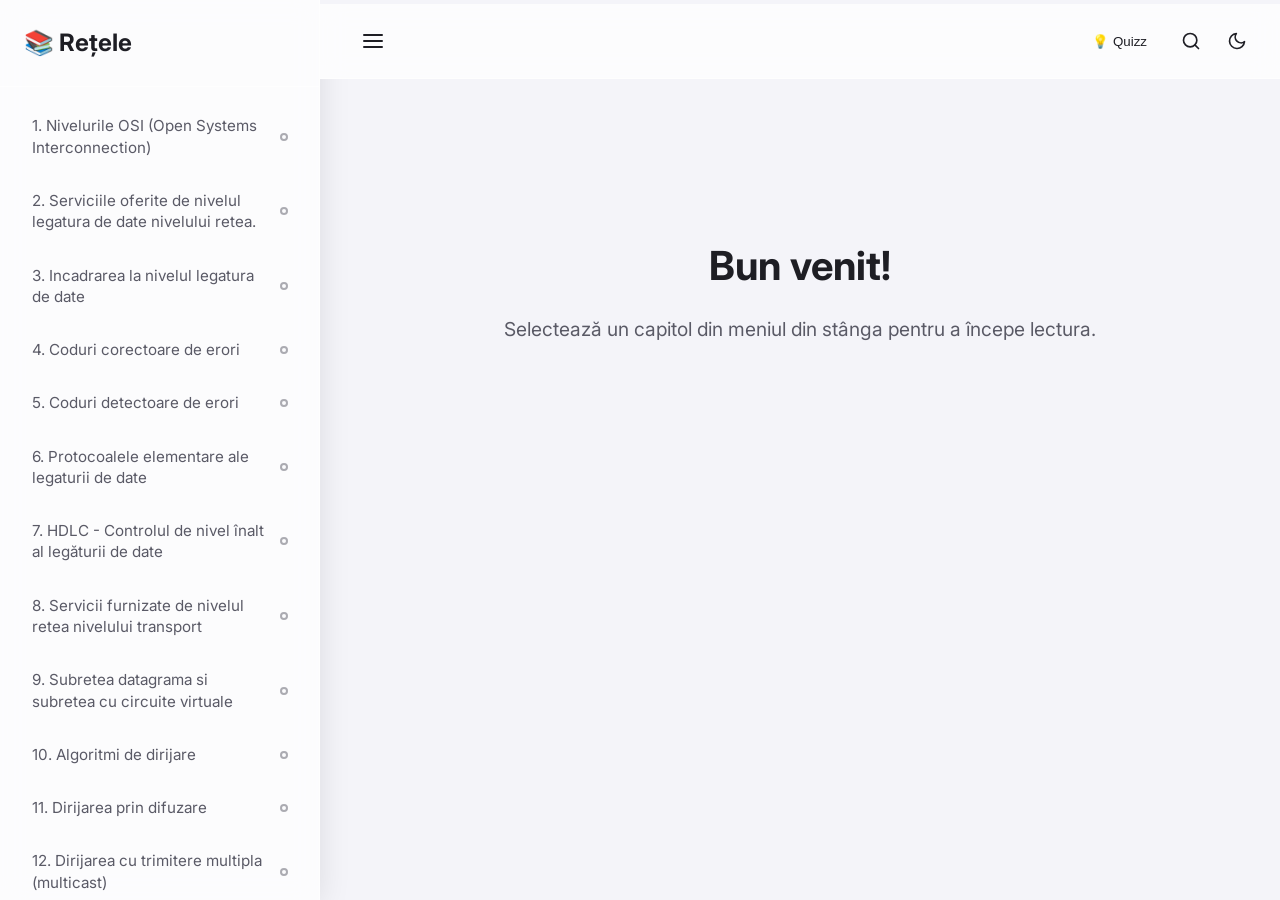
==== index.html @ f7f899af "feat: complete PCOM Quizz application with Docker & Flask backend" ====
<!DOCTYPE html>
<html lang="ro">
<head>
    <meta charset="UTF-8">
    <meta name="viewport" content="width=device-width, initial-scale=1.0">
    <title>Rețele de Calculatoare - Cititor</title>
    <link href="https://fonts.googleapis.com/css2?family=Inter:wght@400;500;600;700&display=swap" rel="stylesheet">
    <link rel="stylesheet" href="style.css">
</head>
<body>
    <div id="app" class="app-container">
        <aside id="sidebar" class="sidebar">
            <div class="sidebar-header">
                <h1>📚 Rețele</h1>
            </div>
            <nav id="chapter-list" class="chapter-list">
                <!-- Chapters will be injected here -->
            </nav>
        </aside>
        
        <main id="main-content" class="main-content">
            <div class="top-bar-container">
                <div id="progress-container">
                    <div id="reading-progress"></div>
                </div>
                <div class="top-bar">
                    <button id="toggle-sidebar" class="icon-button" aria-label="Afișează/Ascunde meniul" title="Ascunde capitolele">
                        <svg xmlns="http://www.w3.org/2000/svg" width="24" height="24" viewBox="0 0 24 24" fill="none" stroke="currentColor" stroke-width="2" stroke-linecap="round" stroke-linejoin="round" class="feather feather-menu"><line x1="3" y1="12" x2="21" y2="12"></line><line x1="3" y1="6" x2="21" y2="6"></line><line x1="3" y1="18" x2="21" y2="18"></line></svg>
                    </button>
                    <div class="top-actions">
                        <button id="quizz-btn" class="icon-button" title="Examen Oral (Quizz)">
                            💡 Quizz
                        </button>
                        <button id="search-btn" class="icon-button" aria-label="Căutare" title="Caută în carte">
                            <svg xmlns="http://www.w3.org/2000/svg" width="20" height="20" viewBox="0 0 24 24" fill="none" stroke="currentColor" stroke-width="2" stroke-linecap="round" stroke-linejoin="round"><circle cx="11" cy="11" r="8"></circle><line x1="21" y1="21" x2="16.65" y2="16.65"></line></svg>
                        </button>
                    </div>
                    <button id="theme-toggle" class="icon-button" aria-label="Comută tema" title="Schimbă tema (Light/Dark)">
                        <svg id="moon-icon" xmlns="http://www.w3.org/2000/svg" width="20" height="20" viewBox="0 0 24 24" fill="none" stroke="currentColor" stroke-width="2" stroke-linecap="round" stroke-linejoin="round" class="feather feather-moon"><path d="M21 12.79A9 9 0 1 1 11.21 3 7 7 0 0 0 21 12.79z"></path></svg>
                        <svg id="sun-icon" xmlns="http://www.w3.org/2000/svg" width="20" height="20" viewBox="0 0 24 24" fill="none" stroke="currentColor" stroke-width="2" stroke-linecap="round" stroke-linejoin="round" class="feather feather-sun hidden"><circle cx="12" cy="12" r="5"></circle><line x1="12" y1="1" x2="12" y2="3"></line><line x1="12" y1="21" x2="12" y2="23"></line><line x1="4.22" y1="4.22" x2="5.64" y2="5.64"></line><line x1="18.36" y1="18.36" x2="19.78" y2="19.78"></line><line x1="1" y1="12" x2="3" y2="12"></line><line x1="21" y1="12" x2="23" y2="12"></line><line x1="4.22" y1="19.78" x2="5.64" y2="18.36"></line><line x1="18.36" y1="5.64" x2="19.78" y2="4.22"></line></svg>
                    </button>
                </div>
            </div>

            <div class="content-wrapper">
                <div id="welcome-view" class="view active">
                    <h2>Bun venit!</h2>
                    <p>Selectează un capitol din meniul din stânga pentru a începe lectura.</p>
                </div>
                
                <div id="search-view" class="view hidden">
                    <h2 class="search-title">Caută în carte</h2>
                    <div class="search-input-container">
                        <input type="text" id="search-input" placeholder="Introdu un cuvânt cheie (ex: UDP, ruter, protocol)..." autocomplete="off">
                    </div>
                    <div id="search-results" class="search-results">
                        <!-- Search results will be injected here -->
                    </div>
                </div>

                <article id="reader-view" class="view hidden">
                    <div class="chapter-meta">
                        <span id="read-time">⏱️ Timp estimat: 1 min</span>
                    </div>
                    <h1 id="reader-title">Titlu Capitol</h1>
                    <div id="reader-body">
                        <!-- Content goes here -->
                    </div>
                    <div class="chapter-actions">
                        <button id="mark-read-btn" class="action-btn unread-style">
                            <span class="btn-icon">⭕</span> 
                            <span class="btn-text">Marchează ca citit</span>
                        </button>
                    </div>
                    <div class="chapter-navigation">
                        <button id="prev-chapter-btn" class="nav-btn">
                            <svg xmlns="http://www.w3.org/2000/svg" width="20" height="20" viewBox="0 0 24 24" fill="none" stroke="currentColor" stroke-width="2" stroke-linecap="round" stroke-linejoin="round"><line x1="19" y1="12" x2="5" y2="12"></line><polyline points="12 19 5 12 12 5"></polyline></svg>
                            Capitolul Anterior
                        </button>
                        <button id="next-chapter-btn" class="nav-btn">
                            Capitolul Următor
                            <svg xmlns="http://www.w3.org/2000/svg" width="20" height="20" viewBox="0 0 24 24" fill="none" stroke="currentColor" stroke-width="2" stroke-linecap="round" stroke-linejoin="round"><line x1="5" y1="12" x2="19" y2="12"></line><polyline points="12 5 19 12 12 19"></polyline></svg>
                        </button>
                    </div>
                </article>

                <!-- Quizz View -->
                <article id="quizz-view" class="view hidden">
                    <div class="quizz-container">
                        <div class="quizz-header">
                            <h2 id="quizz-title">Pregătire Examen Oral</h2>
                            <div style="display: flex; gap: 8px; margin-left: auto; margin-right: 16px;">
                                <button id="open-overview-btn" class="nav-btn" title="Harta Întrebărilor">
                                    <span class="btn-icon">🗺️</span>
                                    <span class="btn-text">Harta</span>
                                </button>
                                <button id="add-quizz-btn" class="nav-btn" title="Adaugă Întrebare">
                                    <span class="btn-icon">➕</span>
                                    <span class="btn-text">Adaugă</span>
                                </button>
                            </div>
                            <span id="quizz-progress">Întrebarea 1/10</span>
                        </div>
                        <div class="quizz-card">
                            <p id="quizz-question" class="quizz-question-text">Întrebarea se încarcă...</p>
                            <div id="quizz-options" class="quizz-options">
                                <!-- Opțiunile vor fi injectate aici -->
                            </div>
                        </div>
                        <div id="quizz-feedback" class="quizz-feedback hidden">
                            <p id="quizz-explanation">Explicație</p>
                            <button id="quizz-goto-chapter" class="action-btn">🔍 Recitește în Capitol</button>
                        </div>
                        <div class="quizz-footer" style="display: flex; gap: 16px; justify-content: space-between;">
                            <button id="quizz-prev-btn" class="nav-btn hidden">⬅️ Anterioara</button>
                            <button id="quizz-next-btn" class="nav-btn primary hidden" style="margin-left:auto;">Următoarea Întrebare ➡️</button>
                        </div>
                    </div>
                </article>
            </div>
        </main>
    </div>

    <script src="chapters.js" defer></script>
    <script src="quizzes.js" defer></script>
    <script src="script.js" defer></script>

    <!-- Add Quizz Modal -->
    <div id="add-quizz-modal" class="modal hidden">
        <div class="modal-content">
            <span class="close-modal">&times;</span>
            <h2>Adaugă o Întrebare Nouă</h2>
            <div class="form-group">
                <label>Întrebarea:</label>
                <textarea id="custom-q-text" rows="3" placeholder="Scrie întrebarea aici..."></textarea>
            </div>
            <div class="form-group">
                <label>Opțiuni (selectează corectă din stânga):</label>
                <div class="option-input-row"><input type="radio" name="correct-opt" value="0" checked> <input type="text" id="opt-0" placeholder="Opțiunea 1"></div>
                <div class="option-input-row"><input type="radio" name="correct-opt" value="1"> <input type="text" id="opt-1" placeholder="Opțiunea 2"></div>
                <div class="option-input-row"><input type="radio" name="correct-opt" value="2"> <input type="text" id="opt-2" placeholder="Opțiunea 3"></div>
                <div class="option-input-row"><input type="radio" name="correct-opt" value="3"> <input type="text" id="opt-3" placeholder="Opțiunea 4"></div>
            </div>
            <div class="form-group">
                <label>Explicație Răspuns (opțional):</label>
                <textarea id="custom-q-expl" rows="2" placeholder="De ce este corect răspunsul..."></textarea>
            </div>
            <button id="save-custom-quizz-btn" class="primary-btn" style="width: 100%; margin-top: 8px;">Salvează Întrebarea</button>

            <div style="margin-top: 24px; padding-top: 16px; border-top: 1px solid var(--surface-border);">
                <h3 style="margin-bottom: 8px; font-size: 1rem;">Sau importă mai multe din fișier (JSON)</h3>
                <input type="file" id="import-json-file" accept=".json" style="margin-bottom: 8px; width: 100%; color: var(--text-primary);">
                <button id="import-json-btn" class="action-btn" style="width: 100%;">Încarcă JSON</button>
                <p style="font-size: 0.8rem; color: var(--text-secondary); margin-top: 8px;">
                    Format aşteptat: <br><code style="background: rgba(0,0,0,0.1); padding: 4px; border-radius: 4px; display: block; margin-top: 4px;">[{"question": "Q", "options": ["A", "B", "C", "D"], "correctIndex": 0, "explanation": "Explicație"}]</code>
                </p>
            </div>
        </div>
    </div>

    <!-- Overview Modal -->
    <div id="overview-modal" class="modal hidden">
        <div class="modal-content" style="max-width: 600px;">
            <span class="close-modal" id="close-overview-modal">&times;</span>
            <h2 style="margin-bottom: 16px;">Harta Întrebărilor</h2>
            <div id="quizz-overview" class="quizz-overview" style="max-height: 50vh; margin-bottom: 0;">
                <!-- Grid-ul va fi generat automat aici -->
            </div>
        </div>
    </div>
</body>
</html>
---- style.css ----
:root {
    --bg-color: #f4f4f9;
    --surface-color: rgba(255, 255, 255, 0.7);
    --surface-border: rgba(255, 255, 255, 0.5);
    --text-primary: #1e1e24;
    --text-secondary: #5a5a66;
    --accent-color: #6366f1;
    --accent-hover: #4f46e5;
    --success-color: #10b981;
    --sidebar-width: 320px;
    --shadow: 0 4px 30px rgba(0, 0, 0, 0.1);
    --blur: blur(12px);
    --transition-speed: 0.3s;
}

[data-theme="dark"] {
    --bg-color: #0f172a;
    --surface-color: rgba(30, 41, 59, 0.7);
    --surface-border: rgba(255, 255, 255, 0.05);
    --text-primary: #f8fafc;
    --text-secondary: #94a3b8;
    --accent-color: #818cf8;
    --accent-hover: #6366f1;
    --success-color: #10b981;
    --shadow: 0 4px 30px rgba(0, 0, 0, 0.3);
}

* {
    margin: 0;
    padding: 0;
    box-sizing: border-box;
}

body {
    font-family: 'Inter', system-ui, -apple-system, sans-serif;
    background-color: var(--bg-color);
    color: var(--text-primary);
    line-height: 1.6;
    transition: background-color var(--transition-speed) ease, color var(--transition-speed) ease;
    overflow: hidden;
}

.app-container {
    display: flex;
    height: 100vh;
    width: 100vw;
}

/* Sidebar */
.sidebar {
    width: var(--sidebar-width);
    background: var(--surface-color);
    backdrop-filter: var(--blur);
    -webkit-backdrop-filter: var(--blur);
    border-right: 1px solid var(--surface-border);
    display: flex;
    flex-direction: column;
    box-shadow: var(--shadow);
    z-index: 10;
    transition: width var(--transition-speed) cubic-bezier(0.4, 0, 0.2, 1), transform var(--transition-speed) cubic-bezier(0.4, 0, 0.2, 1);
    overflow: hidden;
}

.sidebar.collapsed {
    width: 0;
    border-right: none;
    box-shadow: none;
}

.top-actions {
    display: flex;
    gap: 8px;
    margin-left: auto;
}

.search-header {
    padding: 24px;
    display: flex;
    justify-content: space-between;
    align-items: center;
    border-bottom: 1px solid var(--surface-border);
}

.sidebar-header {
    padding: 24px;
    display: flex;
    justify-content: space-between;
    align-items: center;
    border-bottom: 1px solid var(--surface-border);
    min-width: var(--sidebar-width);
}

.sidebar-header h1 {
    font-size: 1.5rem;
    font-weight: 700;
    color: var(--text-primary);
}

.chapter-list {
    flex: 1;
    overflow-y: auto;
    padding: 16px;
    display: flex;
    flex-direction: column;
    gap: 8px;
    min-width: var(--sidebar-width);
}

.chapter-item {
    background: transparent;
    border: none;
    text-align: left;
    padding: 12px 16px;
    border-radius: 8px;
    font-size: 0.95rem;
    color: var(--text-secondary);
    cursor: pointer;
    transition: all 0.2s ease;
    font-family: inherit;
    line-height: 1.4;
    display: flex;
    justify-content: space-between;
    align-items: center;
    position: relative;
}

.chapter-item:hover {
    background: rgba(128, 128, 128, 0.05);
    color: var(--text-primary);
    transform: translateX(4px);
}

.chapter-item.active {
    background: var(--accent-color);
    color: white;
    font-weight: 500;
    box-shadow: 0 4px 12px rgba(99, 102, 241, 0.3);
}

/* Sidebar item status indicator */
.status-indicator {
    width: 8px;
    height: 8px;
    border-radius: 50%;
    background: transparent;
    border: 2px solid var(--text-secondary);
    opacity: 0.5;
    flex-shrink: 0;
    margin-left: 12px;
    transition: all 0.3s ease;
}

.chapter-item.read .status-indicator {
    background: var(--success-color);
    border-color: var(--success-color);
    opacity: 1;
    box-shadow: 0 0 8px rgba(16, 185, 129, 0.5);
}
.chapter-item.active .status-indicator {
    border-color: white;
}
.chapter-item.active.read .status-indicator {
    background: white;
}

/* Main Content */
.main-content {
    flex: 1;
    overflow-y: auto;
    display: flex;
    flex-direction: column;
    scroll-behavior: smooth;
    position: relative;
}

.top-bar-container {
    position: sticky;
    top: 0;
    z-index: 20;
    background: var(--bg-color); 
    transition: background-color var(--transition-speed) ease;
}

#progress-container {
    width: 100%;
    height: 4px;
    background: transparent;
}

#reading-progress {
    height: 100%;
    background: var(--accent-color);
    width: 0%;
    transition: width 0.1s ease;
}

.top-bar {
    display: flex;
    justify-content: space-between;
    align-items: center;
    padding: 16px 24px;
    background: var(--surface-color);
    backdrop-filter: var(--blur);
    -webkit-backdrop-filter: var(--blur);
    border-bottom: 1px solid var(--surface-border);
}

.spacer {
    flex-grow: 1;
}

.icon-button {
    background: transparent;
    border: 1px solid transparent;
    color: var(--text-primary);
    cursor: pointer;
    padding: 8px;
    margin-left: 8px;
    border-radius: 50%;
    display: flex;
    align-items: center;
    justify-content: center;
    transition: all 0.2s ease;
}

.icon-button:hover {
    background-color: var(--surface-color);
    border-color: var(--surface-border);
    transform: scale(1.05);
    box-shadow: var(--shadow);
}

.hidden {
    display: none !important;
}

.content-wrapper {
    flex: 1;
    max-width: 800px;
    margin: 0 auto;
    padding: 20px 40px 60px;
    width: 100%;
}

.view {
    opacity: 0;
    transform: translateY(20px);
    transition: opacity 0.4s ease, transform 0.4s ease;
    display: none;
}

.view.active {
    opacity: 1;
    transform: translateY(0);
    display: block;
}

#welcome-view {
    text-align: center;
    margin-top: 15vh;
}

#welcome-view h2 {
    font-size: 2.5rem;
    margin-bottom: 16px;
    color: var(--text-primary);
}

#welcome-view p {
    font-size: 1.2rem;
    color: var(--text-secondary);
}

/* Search View */
.search-title {
    font-size: 2rem;
    margin-bottom: 24px;
}

.search-input-container {
    margin-bottom: 32px;
}

#search-input {
    width: 100%;
    padding: 16px 24px;
    font-size: 1.2rem;
    border-radius: 12px;
    border: 2px solid var(--surface-border);
    background: var(--surface-color);
    color: var(--text-primary);
    box-shadow: var(--shadow);
    transition: all 0.3s ease;
    font-family: inherit;
    outline: none;
}

#search-input:focus {
    border-color: var(--accent-color);
    box-shadow: 0 4px 20px rgba(99, 102, 241, 0.2);
}

.search-results {
    display: flex;
    flex-direction: column;
    gap: 16px;
}

.search-result-item {
    background: var(--surface-color);
    border: 1px solid var(--surface-border);
    padding: 20px;
    border-radius: 12px;
    cursor: pointer;
    transition: transform 0.2s ease, box-shadow 0.2s ease;
}

.search-result-item:hover {
    transform: translateY(-2px);
    box-shadow: var(--shadow);
    border-color: var(--accent-color);
}

.search-result-title {
    font-size: 1.2rem;
    font-weight: 600;
    color: var(--accent-color);
    margin-bottom: 8px;
}

.search-result-preview {
    font-size: 0.95rem;
    color: var(--text-secondary);
    line-height: 1.5;
}

.highlight {
    background-color: rgba(250, 204, 21, 0.3);
    color: #eab308;
    font-weight: bold;
    padding: 0 2px;
    border-radius: 2px;
}

/* Reader View */
.chapter-meta {
    font-size: 0.9rem;
    color: var(--text-secondary);
    margin-bottom: 8px;
}

#reader-title {
    font-size: 2.5rem;
    margin-bottom: 32px;
    color: var(--text-primary);
    font-weight: 700;
    line-height: 1.2;
}

#reader-body {
    font-size: 1.15rem;
    color: var(--text-primary);
    line-height: 1.8;
}

#reader-body p {
    margin-bottom: 1.5em;
    text-align: justify;
}

#reader-body .list-item {
    margin-bottom: 0.8em;
    padding-left: 3em;
    text-indent: -1em;
    position: relative;
}

#reader-body .image-container {
    margin: 2em 0;
    text-align: center;
}

#reader-body img {
    max-width: 100%;
    height: auto;
    border-radius: 8px;
    box-shadow: var(--shadow);
}

/* Buttons */
.chapter-actions {
    margin-top: 50px;
    display: flex;
    justify-content: center;
}

.action-btn {
    background: transparent;
    border: 2px solid var(--accent-color);
    color: var(--accent-color);
    padding: 14px 28px;
    border-radius: 30px;
    font-size: 1.1rem;
    font-weight: 600;
    cursor: pointer;
    transition: all 0.3s cubic-bezier(0.4, 0, 0.2, 1);
    display: flex;
    align-items: center;
    gap: 8px;
}

.action-btn:hover {
    background: rgba(99, 102, 241, 0.1);
    transform: translateY(-2px);
    box-shadow: 0 4px 15px rgba(99, 102, 241, 0.2);
}

.action-btn.active {
    background: var(--success-color);
    border-color: var(--success-color);
    color: white;
}

.action-btn.active:hover {
    background: #059669;
    border-color: #059669;
    box-shadow: 0 4px 15px rgba(16, 185, 129, 0.3);
}

.chapter-navigation {
    margin-top: 50px;
    display: flex;
    justify-content: space-between;
    border-top: 1px solid var(--surface-border);
    padding-top: 30px;
}

.nav-btn {
    background: var(--surface-color);
    border: 1px solid var(--surface-border);
    color: var(--text-primary);
    padding: 14px 24px;
    border-radius: 12px;
    cursor: pointer;
    transition: all 0.2s ease;
    font-weight: 500;
    display: flex;
    align-items: center;
    gap: 12px;
    box-shadow: var(--shadow);
}

.nav-btn:hover:not(:disabled) {
    background: var(--accent-hover);
    color: white;
    border-color: var(--accent-hover);
    transform: translateY(-2px);
}

.nav-btn:disabled {
    opacity: 0.4;
    cursor: not-allowed;
    box-shadow: none;
}

/* Scrollbar */
::-webkit-scrollbar {
    width: 8px;
}

::-webkit-scrollbar-track {
    background: transparent;
}

::-webkit-scrollbar-thumb {
    background: rgba(128, 128, 128, 0.3);
    border-radius: 4px;
}

::-webkit-scrollbar-thumb:hover {
    background: rgba(128, 128, 128, 0.5);
}

@media (max-width: 768px) {
    .app-container {
        flex-direction: column;
    }
    .sidebar {
        width: 100%;
        height: 100vh;
        position: fixed;
        z-index: 100;
        left: 0;
        top: 0;
        transition: transform var(--transition-speed) ease;
    }
    .sidebar.collapsed {
        transform: translateX(-100%);
        width: 100%;
        border-right: none;
    }
    .content-wrapper {
        padding: 20px 20px 40px;
    }
    
    .chapter-navigation {
        flex-direction: column;
        gap: 16px;
    }
    .nav-btn {
        width: 100%;
        justify-content: center;
    }
}

/* Quizz View */
.quizz-container {
    max-width: 800px;
    margin: 0 auto;
    padding: 20px;
}

.quizz-header { display: flex; justify-content: space-between; align-items: center; margin-bottom: 16px; border-bottom: 1px solid var(--surface-border); padding-bottom: 16px; flex-wrap: wrap; gap: 12px; }

.quizz-overview {
    display: grid;
    grid-template-columns: repeat(auto-fill, minmax(36px, 1fr));
    gap: 8px;
    margin-bottom: 24px;
    padding: 12px;
    background: var(--surface-color);
    border-radius: 8px;
    border: 1px solid var(--surface-border);
    max-height: 150px;
    overflow-y: auto;
}

.overview-btn {
    width: 100%; aspect-ratio: 1;
    border: 1px solid var(--surface-border);
    border-radius: 4px;
    background: var(--bg-color);
    color: var(--text-secondary);
    font-size: 0.9rem; font-weight: 500;
    cursor: pointer;
    transition: all 0.2s ease;
    display: flex; align-items: center; justify-content: center;
}

.overview-btn:hover { border-color: var(--accent-color); color: var(--accent-color); }
.overview-btn.active { background: var(--accent-color); color: white; border-color: var(--accent-color); }
.overview-btn.answered-correct { background: var(--success-color); color: white; border-color: var(--success-color); }
.overview-btn.answered-wrong { background: #ef4444; color: white; border-color: #ef4444; }

.quizz-card {
    background: var(--surface-color);
    border: 1px solid var(--surface-border);
    border-radius: 12px;
    padding: 24px;
    box-shadow: var(--shadow);
    margin-bottom: 24px;
}

.quizz-question-text {
    font-size: 1.25rem;
    font-weight: 600;
    margin-bottom: 24px;
    color: var(--text-primary);
}

.quizz-options {
    display: flex;
    flex-direction: column;
    gap: 12px;
}

.quizz-option {
    padding: 16px;
    background: var(--bg-color);
    border: 2px solid var(--surface-border);
    border-radius: 8px;
    cursor: pointer;
    font-size: 1rem;
    color: var(--text-primary);
    transition: all 0.2s;
    text-align: left;
}

.quizz-option:hover:not(:disabled) {
    border-color: var(--accent-color);
    background: rgba(99, 102, 241, 0.05);
}

.quizz-option.correct {
    background: rgba(34, 197, 94, 0.1);
    border-color: #22c55e;
    color: #166534;
}

[data-theme="dark"] .quizz-option.correct {
    color: #4ade80;
}

.quizz-option.wrong {
    background: rgba(239, 68, 68, 0.1);
    border-color: #ef4444;
    color: #991b1b;
}

[data-theme="dark"] .quizz-option.wrong {
    color: #f87171;
}

.quizz-option:disabled {
    cursor: default;
}

.quizz-feedback {
    background: rgba(99, 102, 241, 0.1);
    border-left: 4px solid var(--accent-color);
    padding: 16px;
    border-radius: 4px 8px 8px 4px;
    margin-bottom: 24px;
    animation: fadeIn 0.3s ease;
}

.quizz-footer {
    display: flex;
    justify-content: flex-end;
}

/* Add Quizz Modal */
.modal {
    position: fixed; top: 0; left: 0; width: 100%; height: 100%;
    background: rgba(0,0,0,0.6);
    display: flex; justify-content: center; align-items: center;
    z-index: 1000;
}
.modal.hidden { display: none; }
.modal-content {
    background: var(--bg-color);
    padding: 32px;
    border-radius: 16px;
    width: 90%; max-width: 500px;
    box-shadow: var(--shadow);
    border: 1px solid var(--surface-border);
    position: relative;
    max-height: 90vh;
    overflow-y: auto;
}
.close-modal {
    position: absolute; right: 16px; top: 16px;
    font-size: 28px; cursor: pointer; color: var(--text-secondary);
    transition: color 0.2s;
}
.close-modal:hover { color: var(--accent-color); }
.form-group { margin-bottom: 20px; }
.form-group label { display: block; margin-bottom: 8px; font-weight: 600; font-size: 0.9rem; }
.form-group textarea, .form-group input[type="text"] {
    width: 100%; padding: 12px; border: 1px solid var(--surface-border);
    border-radius: 8px; background: var(--surface-color); color: var(--text-primary);
    font-family: inherit; transition: border-color 0.2s, box-shadow 0.2s;
}
.form-group textarea:focus, .form-group input[type="text"]:focus {
    outline: none; border-color: var(--accent-color);
    box-shadow: 0 0 0 3px rgba(99, 102, 241, 0.2);
}
.option-input-row { display: flex; align-items: center; gap: 8px; margin-bottom: 8px; }
.option-input-row input[type="radio"] { cursor: pointer; width: 18px; height: 18px; }

.highlight { background-color: var(--accent-light); color: var(--accent-color); font-weight: bold; border-radius: 4px; padding: 0 4px; }
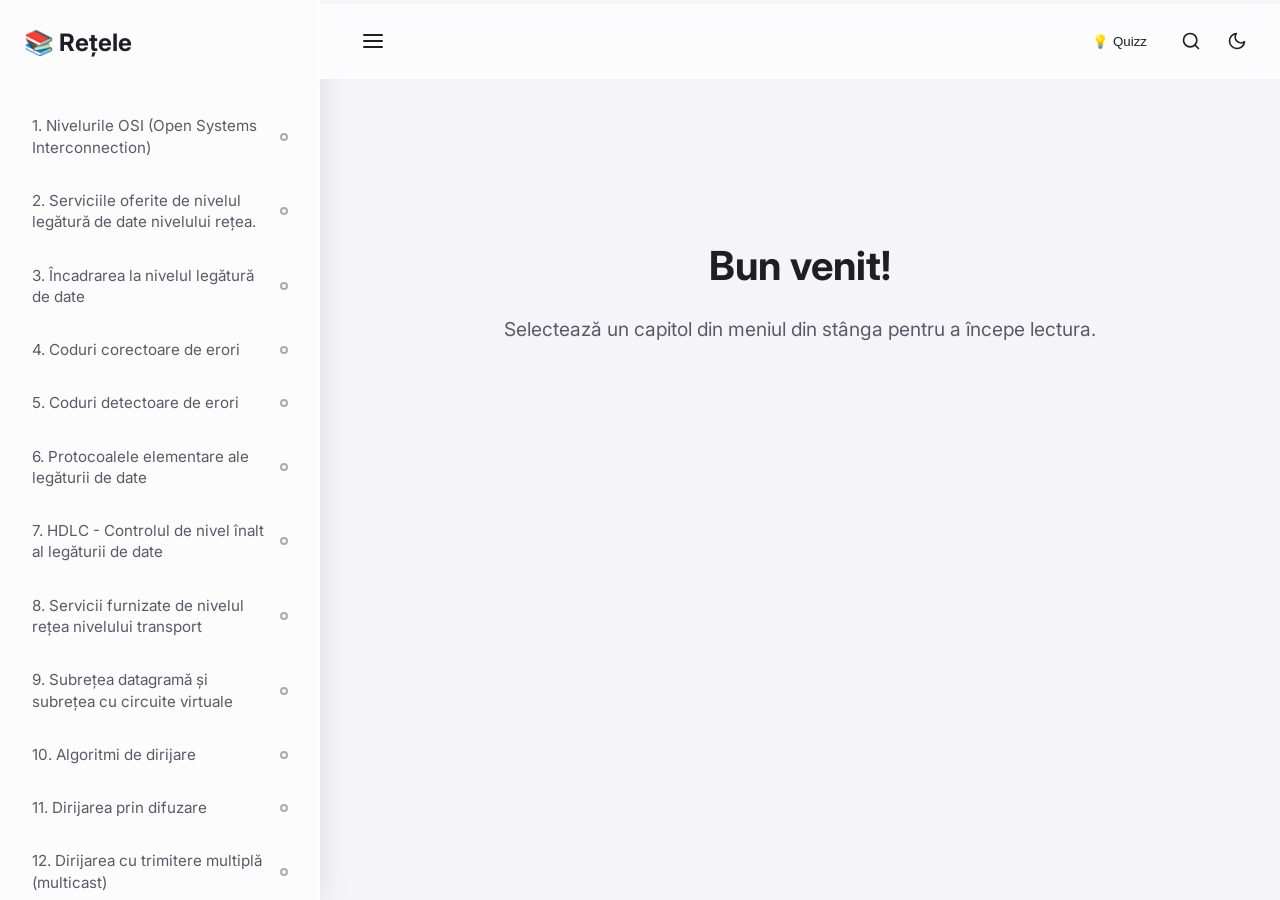
==== commit c7f48085: "fix: comprehensive manual diacritics correction" ====
--- a/index.html
+++ b/index.html
@@ -71,7 +71,12 @@
                             <span class="btn-icon">⭕</span> 
                             <span class="btn-text">Marchează ca citit</span>
                         </button>
+                        <button id="tts-btn" class="action-btn" title="Ascultă capitolul audio" style="margin-left: 12px;">
+                            <span class="btn-icon">🔊</span> 
+                            <span class="btn-text">Ascultă Audio</span>
+                        </button>
                     </div>
+                    <audio id="tts-audio" class="hidden" controls style="width: 100%; margin-top: 16px; border-radius: 8px;"></audio>
                     <div class="chapter-navigation">
                         <button id="prev-chapter-btn" class="nav-btn">
                             <svg xmlns="http://www.w3.org/2000/svg" width="20" height="20" viewBox="0 0 24 24" fill="none" stroke="currentColor" stroke-width="2" stroke-linecap="round" stroke-linejoin="round"><line x1="19" y1="12" x2="5" y2="12"></line><polyline points="12 19 5 12 12 5"></polyline></svg>
@@ -112,7 +117,7 @@
                             <button id="quizz-goto-chapter" class="action-btn">🔍 Recitește în Capitol</button>
                         </div>
                         <div class="quizz-footer" style="display: flex; gap: 16px; justify-content: space-between;">
-                            <button id="quizz-prev-btn" class="nav-btn hidden">⬅️ Anterioara</button>
+                            <button id="quizz-prev-btn" class="nav-btn hidden">⬅️ Anterioară</button>
                             <button id="quizz-next-btn" class="nav-btn primary hidden" style="margin-left:auto;">Următoarea Întrebare ➡️</button>
                         </div>
                     </div>
@@ -152,7 +157,7 @@
                 <input type="file" id="import-json-file" accept=".json" style="margin-bottom: 8px; width: 100%; color: var(--text-primary);">
                 <button id="import-json-btn" class="action-btn" style="width: 100%;">Încarcă JSON</button>
                 <p style="font-size: 0.8rem; color: var(--text-secondary); margin-top: 8px;">
-                    Format aşteptat: <br><code style="background: rgba(0,0,0,0.1); padding: 4px; border-radius: 4px; display: block; margin-top: 4px;">[{"question": "Q", "options": ["A", "B", "C", "D"], "correctIndex": 0, "explanation": "Explicație"}]</code>
+                    Format așteptat: <br><code style="background: rgba(0,0,0,0.1); padding: 4px; border-radius: 4px; display: block; margin-top: 4px;">[{"question": "Q", "options": ["A", "B", "C", "D"], "correctIndex": 0, "explanation": "Explicație"}]</code>
                 </p>
             </div>
         </div>
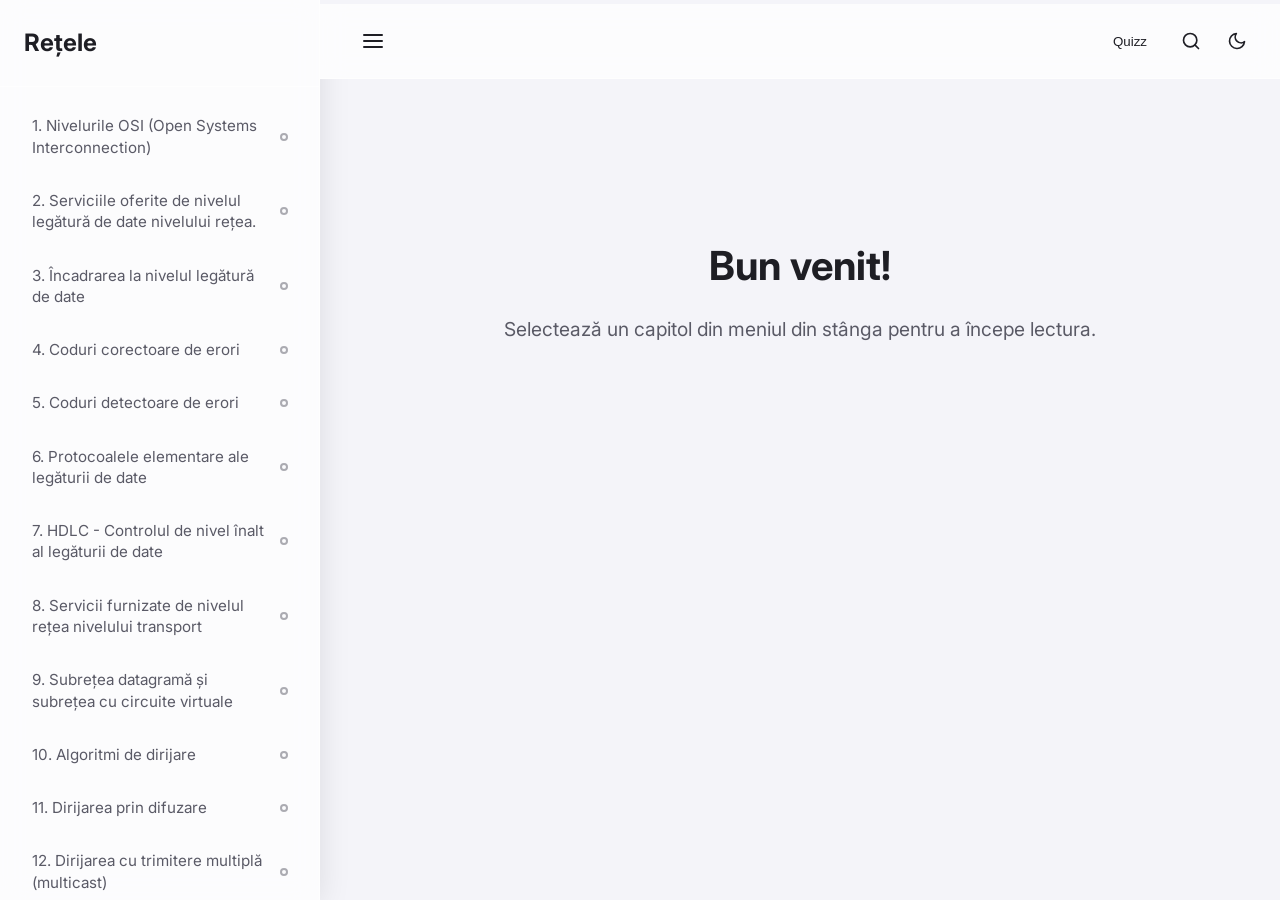
==== commit b2716665: "feat: improved TTS panel – draggable, seek bar, no emojis, no stop button" ====
--- a/index.html
+++ b/index.html
@@ -4,6 +4,7 @@
     <meta charset="UTF-8">
     <meta name="viewport" content="width=device-width, initial-scale=1.0">
     <title>Rețele de Calculatoare - Cititor</title>
+    <meta name="description" content="Cititor interactiv pentru cursul de Rețele de Calculatoare (PCOM). Capitole, quiz-uri și ascultare audio.">
     <link href="https://fonts.googleapis.com/css2?family=Inter:wght@400;500;600;700&display=swap" rel="stylesheet">
     <link rel="stylesheet" href="style.css">
 </head>
@@ -11,7 +12,7 @@
     <div id="app" class="app-container">
         <aside id="sidebar" class="sidebar">
             <div class="sidebar-header">
-                <h1>📚 Rețele</h1>
+                <h1>Rețele</h1>
             </div>
             <nav id="chapter-list" class="chapter-list">
                 <!-- Chapters will be injected here -->
@@ -25,19 +26,17 @@
                 </div>
                 <div class="top-bar">
                     <button id="toggle-sidebar" class="icon-button" aria-label="Afișează/Ascunde meniul" title="Ascunde capitolele">
-                        <svg xmlns="http://www.w3.org/2000/svg" width="24" height="24" viewBox="0 0 24 24" fill="none" stroke="currentColor" stroke-width="2" stroke-linecap="round" stroke-linejoin="round" class="feather feather-menu"><line x1="3" y1="12" x2="21" y2="12"></line><line x1="3" y1="6" x2="21" y2="6"></line><line x1="3" y1="18" x2="21" y2="18"></line></svg>
+                        <svg xmlns="http://www.w3.org/2000/svg" width="24" height="24" viewBox="0 0 24 24" fill="none" stroke="currentColor" stroke-width="2" stroke-linecap="round" stroke-linejoin="round"><line x1="3" y1="12" x2="21" y2="12"></line><line x1="3" y1="6" x2="21" y2="6"></line><line x1="3" y1="18" x2="21" y2="18"></line></svg>
                     </button>
                     <div class="top-actions">
-                        <button id="quizz-btn" class="icon-button" title="Examen Oral (Quizz)">
-                            💡 Quizz
-                        </button>
+                        <button id="quizz-btn" class="icon-button" title="Examen Oral (Quizz)">Quizz</button>
                         <button id="search-btn" class="icon-button" aria-label="Căutare" title="Caută în carte">
                             <svg xmlns="http://www.w3.org/2000/svg" width="20" height="20" viewBox="0 0 24 24" fill="none" stroke="currentColor" stroke-width="2" stroke-linecap="round" stroke-linejoin="round"><circle cx="11" cy="11" r="8"></circle><line x1="21" y1="21" x2="16.65" y2="16.65"></line></svg>
                         </button>
                     </div>
                     <button id="theme-toggle" class="icon-button" aria-label="Comută tema" title="Schimbă tema (Light/Dark)">
-                        <svg id="moon-icon" xmlns="http://www.w3.org/2000/svg" width="20" height="20" viewBox="0 0 24 24" fill="none" stroke="currentColor" stroke-width="2" stroke-linecap="round" stroke-linejoin="round" class="feather feather-moon"><path d="M21 12.79A9 9 0 1 1 11.21 3 7 7 0 0 0 21 12.79z"></path></svg>
-                        <svg id="sun-icon" xmlns="http://www.w3.org/2000/svg" width="20" height="20" viewBox="0 0 24 24" fill="none" stroke="currentColor" stroke-width="2" stroke-linecap="round" stroke-linejoin="round" class="feather feather-sun hidden"><circle cx="12" cy="12" r="5"></circle><line x1="12" y1="1" x2="12" y2="3"></line><line x1="12" y1="21" x2="12" y2="23"></line><line x1="4.22" y1="4.22" x2="5.64" y2="5.64"></line><line x1="18.36" y1="18.36" x2="19.78" y2="19.78"></line><line x1="1" y1="12" x2="3" y2="12"></line><line x1="21" y1="12" x2="23" y2="12"></line><line x1="4.22" y1="19.78" x2="5.64" y2="18.36"></line><line x1="18.36" y1="5.64" x2="19.78" y2="4.22"></line></svg>
+                        <svg id="moon-icon" xmlns="http://www.w3.org/2000/svg" width="20" height="20" viewBox="0 0 24 24" fill="none" stroke="currentColor" stroke-width="2" stroke-linecap="round" stroke-linejoin="round"><path d="M21 12.79A9 9 0 1 1 11.21 3 7 7 0 0 0 21 12.79z"></path></svg>
+                        <svg id="sun-icon" xmlns="http://www.w3.org/2000/svg" width="20" height="20" viewBox="0 0 24 24" fill="none" stroke="currentColor" stroke-width="2" stroke-linecap="round" stroke-linejoin="round" class="hidden"><circle cx="12" cy="12" r="5"></circle><line x1="12" y1="1" x2="12" y2="3"></line><line x1="12" y1="21" x2="12" y2="23"></line><line x1="4.22" y1="4.22" x2="5.64" y2="5.64"></line><line x1="18.36" y1="18.36" x2="19.78" y2="19.78"></line><line x1="1" y1="12" x2="3" y2="12"></line><line x1="21" y1="12" x2="23" y2="12"></line><line x1="4.22" y1="19.78" x2="5.64" y2="18.36"></line><line x1="18.36" y1="5.64" x2="19.78" y2="4.22"></line></svg>
                     </button>
                 </div>
             </div>
@@ -60,7 +59,7 @@
 
                 <article id="reader-view" class="view hidden">
                     <div class="chapter-meta">
-                        <span id="read-time">⏱️ Timp estimat: 1 min</span>
+                        <span id="read-time">Timp estimat: 1 min</span>
                     </div>
                     <h1 id="reader-title">Titlu Capitol</h1>
                     <div id="reader-body">
@@ -68,15 +67,13 @@
                     </div>
                     <div class="chapter-actions">
                         <button id="mark-read-btn" class="action-btn unread-style">
-                            <span class="btn-icon">⭕</span> 
                             <span class="btn-text">Marchează ca citit</span>
                         </button>
                         <button id="tts-btn" class="action-btn" title="Ascultă capitolul audio" style="margin-left: 12px;">
-                            <span class="btn-icon">🔊</span> 
                             <span class="btn-text">Ascultă Audio</span>
                         </button>
                     </div>
-                    <audio id="tts-audio" class="hidden" controls style="width: 100%; margin-top: 16px; border-radius: 8px;"></audio>
+                    <audio id="tts-audio" class="hidden"></audio>
                     <div class="chapter-navigation">
                         <button id="prev-chapter-btn" class="nav-btn">
                             <svg xmlns="http://www.w3.org/2000/svg" width="20" height="20" viewBox="0 0 24 24" fill="none" stroke="currentColor" stroke-width="2" stroke-linecap="round" stroke-linejoin="round"><line x1="19" y1="12" x2="5" y2="12"></line><polyline points="12 19 5 12 12 5"></polyline></svg>
@@ -95,14 +92,8 @@
                         <div class="quizz-header">
                             <h2 id="quizz-title">Pregătire Examen Oral</h2>
                             <div style="display: flex; gap: 8px; margin-left: auto; margin-right: 16px;">
-                                <button id="open-overview-btn" class="nav-btn" title="Harta Întrebărilor">
-                                    <span class="btn-icon">🗺️</span>
-                                    <span class="btn-text">Harta</span>
-                                </button>
-                                <button id="add-quizz-btn" class="nav-btn" title="Adaugă Întrebare">
-                                    <span class="btn-icon">➕</span>
-                                    <span class="btn-text">Adaugă</span>
-                                </button>
+                                <button id="open-overview-btn" class="nav-btn" title="Harta Întrebărilor">Hartă</button>
+                                <button id="add-quizz-btn" class="nav-btn" title="Adaugă Întrebare">Adaugă</button>
                             </div>
                             <span id="quizz-progress">Întrebarea 1/10</span>
                         </div>
@@ -114,11 +105,11 @@
                         </div>
                         <div id="quizz-feedback" class="quizz-feedback hidden">
                             <p id="quizz-explanation">Explicație</p>
-                            <button id="quizz-goto-chapter" class="action-btn">🔍 Recitește în Capitol</button>
+                            <button id="quizz-goto-chapter" class="action-btn">Recitește în Capitol</button>
                         </div>
                         <div class="quizz-footer" style="display: flex; gap: 16px; justify-content: space-between;">
-                            <button id="quizz-prev-btn" class="nav-btn hidden">⬅️ Anterioară</button>
-                            <button id="quizz-next-btn" class="nav-btn primary hidden" style="margin-left:auto;">Următoarea Întrebare ➡️</button>
+                            <button id="quizz-prev-btn" class="nav-btn hidden">Anterioară</button>
+                            <button id="quizz-next-btn" class="nav-btn primary hidden" style="margin-left:auto;">Următoarea Întrebare</button>
                         </div>
                     </div>
                 </article>
@@ -173,5 +164,57 @@
             </div>
         </div>
     </div>
+
+    <!-- Floating TTS Panel -->
+    <div id="tts-floating-menu" class="floating-tts hidden">
+        <div class="tts-header" id="tts-drag-handle">
+            <span class="tts-title">Control Audio</span>
+            <button id="tts-close-btn" class="tts-close-btn" aria-label="Închide">&times;</button>
+        </div>
+        <div class="tts-controls">
+            <!-- Seek bar -->
+            <div class="tts-seek-section">
+                <div class="tts-time-row">
+                    <span id="tts-current-time">0:00</span>
+                    <span id="tts-duration">0:00</span>
+                </div>
+                <input type="range" id="tts-progress" class="tts-seek-bar" min="0" max="100" value="0" step="0.1">
+            </div>
+
+            <!-- Play/Pause button -->
+            <div class="tts-playback-row">
+                <button id="tts-play-pause-btn" class="tts-play-btn" aria-label="Redă/Pauză">
+                    <svg id="tts-icon-play" xmlns="http://www.w3.org/2000/svg" width="20" height="20" viewBox="0 0 24 24" fill="currentColor"><polygon points="5 3 19 12 5 21 5 3"></polygon></svg>
+                    <svg id="tts-icon-pause" xmlns="http://www.w3.org/2000/svg" width="20" height="20" viewBox="0 0 24 24" fill="currentColor" class="hidden"><rect x="6" y="4" width="4" height="16"></rect><rect x="14" y="4" width="4" height="16"></rect></svg>
+                </button>
+                <div class="tts-settings">
+                    <div class="tts-setting-item">
+                        <label for="tts-voice">Voce</label>
+                        <select id="tts-voice">
+                            <option value="ro-RO-EmilNeural">Emil</option>
+                            <option value="ro-RO-AlinaNeural">Alina</option>
+                        </select>
+                    </div>
+                    <div class="tts-setting-item">
+                        <label for="tts-speed">Viteză</label>
+                        <select id="tts-speed">
+                            <option value="0.75">0.75×</option>
+                            <option value="1.0" selected>1.0×</option>
+                            <option value="1.25">1.25×</option>
+                            <option value="1.5">1.5×</option>
+                            <option value="2.0">2.0×</option>
+                        </select>
+                    </div>
+                </div>
+            </div>
+
+            <!-- Loading indicator -->
+            <div id="tts-loading" class="tts-loading hidden">
+                <div class="tts-spinner"></div>
+                <span>Se generează audio...</span>
+            </div>
+        </div>
+    </div>
+
 </body>
 </html>
--- a/style.css
+++ b/style.css
@@ -669,3 +669,193 @@
 .option-input-row input[type="radio"] { cursor: pointer; width: 18px; height: 18px; }
 
 .highlight { background-color: var(--accent-light); color: var(--accent-color); font-weight: bold; border-radius: 4px; padding: 0 4px; }
+
+/* Floating TTS Panel */
+.floating-tts {
+    position: fixed;
+    bottom: 24px;
+    right: 24px;
+    background: var(--surface-color);
+    backdrop-filter: blur(16px);
+    -webkit-backdrop-filter: blur(16px);
+    border: 1px solid var(--surface-border);
+    border-radius: 16px;
+    padding: 0;
+    box-shadow: 0 10px 40px rgba(0, 0, 0, 0.2);
+    z-index: 1000;
+    width: 300px;
+    transition: opacity 0.25s ease, transform 0.25s cubic-bezier(0.4, 0, 0.2, 1);
+    opacity: 1;
+    user-select: none;
+}
+.floating-tts.hidden {
+    transform: translateY(120%);
+    opacity: 0;
+    pointer-events: none;
+}
+.tts-header {
+    display: flex;
+    justify-content: space-between;
+    align-items: center;
+    padding: 12px 16px;
+    border-bottom: 1px solid var(--surface-border);
+    cursor: grab;
+    border-radius: 16px 16px 0 0;
+}
+.tts-header:active {
+    cursor: grabbing;
+}
+.tts-title {
+    font-size: 0.8rem;
+    font-weight: 600;
+    color: var(--text-secondary);
+    text-transform: uppercase;
+    letter-spacing: 0.07em;
+}
+.tts-close-btn {
+    background: none;
+    border: none;
+    color: var(--text-secondary);
+    font-size: 1.2rem;
+    cursor: pointer;
+    line-height: 1;
+    padding: 2px 6px;
+    border-radius: 4px;
+    transition: color 0.15s ease, background 0.15s ease;
+}
+.tts-close-btn:hover {
+    color: var(--text-primary);
+    background: rgba(128,128,128,0.1);
+}
+.tts-controls {
+    padding: 14px 16px 16px;
+}
+.tts-seek-section {
+    margin-bottom: 14px;
+}
+.tts-time-row {
+    display: flex;
+    justify-content: space-between;
+    font-size: 0.75rem;
+    color: var(--text-secondary);
+    margin-bottom: 6px;
+    font-variant-numeric: tabular-nums;
+}
+.tts-seek-bar {
+    -webkit-appearance: none;
+    appearance: none;
+    width: 100%;
+    height: 4px;
+    border-radius: 2px;
+    background: var(--surface-border);
+    outline: none;
+    cursor: pointer;
+    transition: height 0.12s ease;
+}
+.tts-seek-bar:hover {
+    height: 6px;
+}
+.tts-seek-bar::-webkit-slider-thumb {
+    -webkit-appearance: none;
+    appearance: none;
+    width: 14px;
+    height: 14px;
+    border-radius: 50%;
+    background: var(--accent-color);
+    cursor: pointer;
+    box-shadow: 0 0 0 2px rgba(99,102,241,0.25);
+    transition: transform 0.1s ease;
+}
+.tts-seek-bar::-webkit-slider-thumb:hover {
+    transform: scale(1.25);
+}
+.tts-seek-bar::-moz-range-thumb {
+    width: 14px;
+    height: 14px;
+    border: none;
+    border-radius: 50%;
+    background: var(--accent-color);
+    cursor: pointer;
+}
+.tts-playback-row {
+    display: flex;
+    align-items: center;
+    gap: 14px;
+}
+.tts-play-btn {
+    flex-shrink: 0;
+    width: 44px;
+    height: 44px;
+    border-radius: 50%;
+    background: var(--accent-color);
+    border: none;
+    color: white;
+    display: flex;
+    align-items: center;
+    justify-content: center;
+    cursor: pointer;
+    transition: background 0.2s ease, transform 0.15s ease, box-shadow 0.2s ease;
+    box-shadow: 0 4px 12px rgba(99,102,241,0.35);
+}
+.tts-play-btn:hover {
+    background: var(--accent-hover);
+    transform: scale(1.07);
+    box-shadow: 0 6px 18px rgba(99,102,241,0.45);
+}
+.tts-play-btn:active {
+    transform: scale(0.96);
+}
+.tts-settings {
+    flex: 1;
+    display: flex;
+    flex-direction: column;
+    gap: 8px;
+}
+.tts-setting-item {
+    display: flex;
+    align-items: center;
+    justify-content: space-between;
+}
+.tts-setting-item label {
+    font-size: 0.8rem;
+    color: var(--text-secondary);
+    white-space: nowrap;
+    min-width: 44px;
+}
+.tts-setting-item select {
+    background: var(--bg-color);
+    color: var(--text-primary);
+    border: 1px solid var(--surface-border);
+    padding: 4px 8px;
+    border-radius: 6px;
+    outline: none;
+    font-family: inherit;
+    font-size: 0.82rem;
+    cursor: pointer;
+    flex: 1;
+    transition: border-color 0.15s ease;
+}
+.tts-setting-item select:focus {
+    border-color: var(--accent-color);
+}
+.tts-loading {
+    display: flex;
+    align-items: center;
+    gap: 8px;
+    margin-top: 12px;
+    font-size: 0.82rem;
+    color: var(--text-secondary);
+}
+.tts-loading.hidden { display: none; }
+.tts-spinner {
+    width: 14px;
+    height: 14px;
+    border: 2px solid var(--surface-border);
+    border-top-color: var(--accent-color);
+    border-radius: 50%;
+    animation: tts-spin 0.7s linear infinite;
+    flex-shrink: 0;
+}
+@keyframes tts-spin {
+    to { transform: rotate(360deg); }
+}
